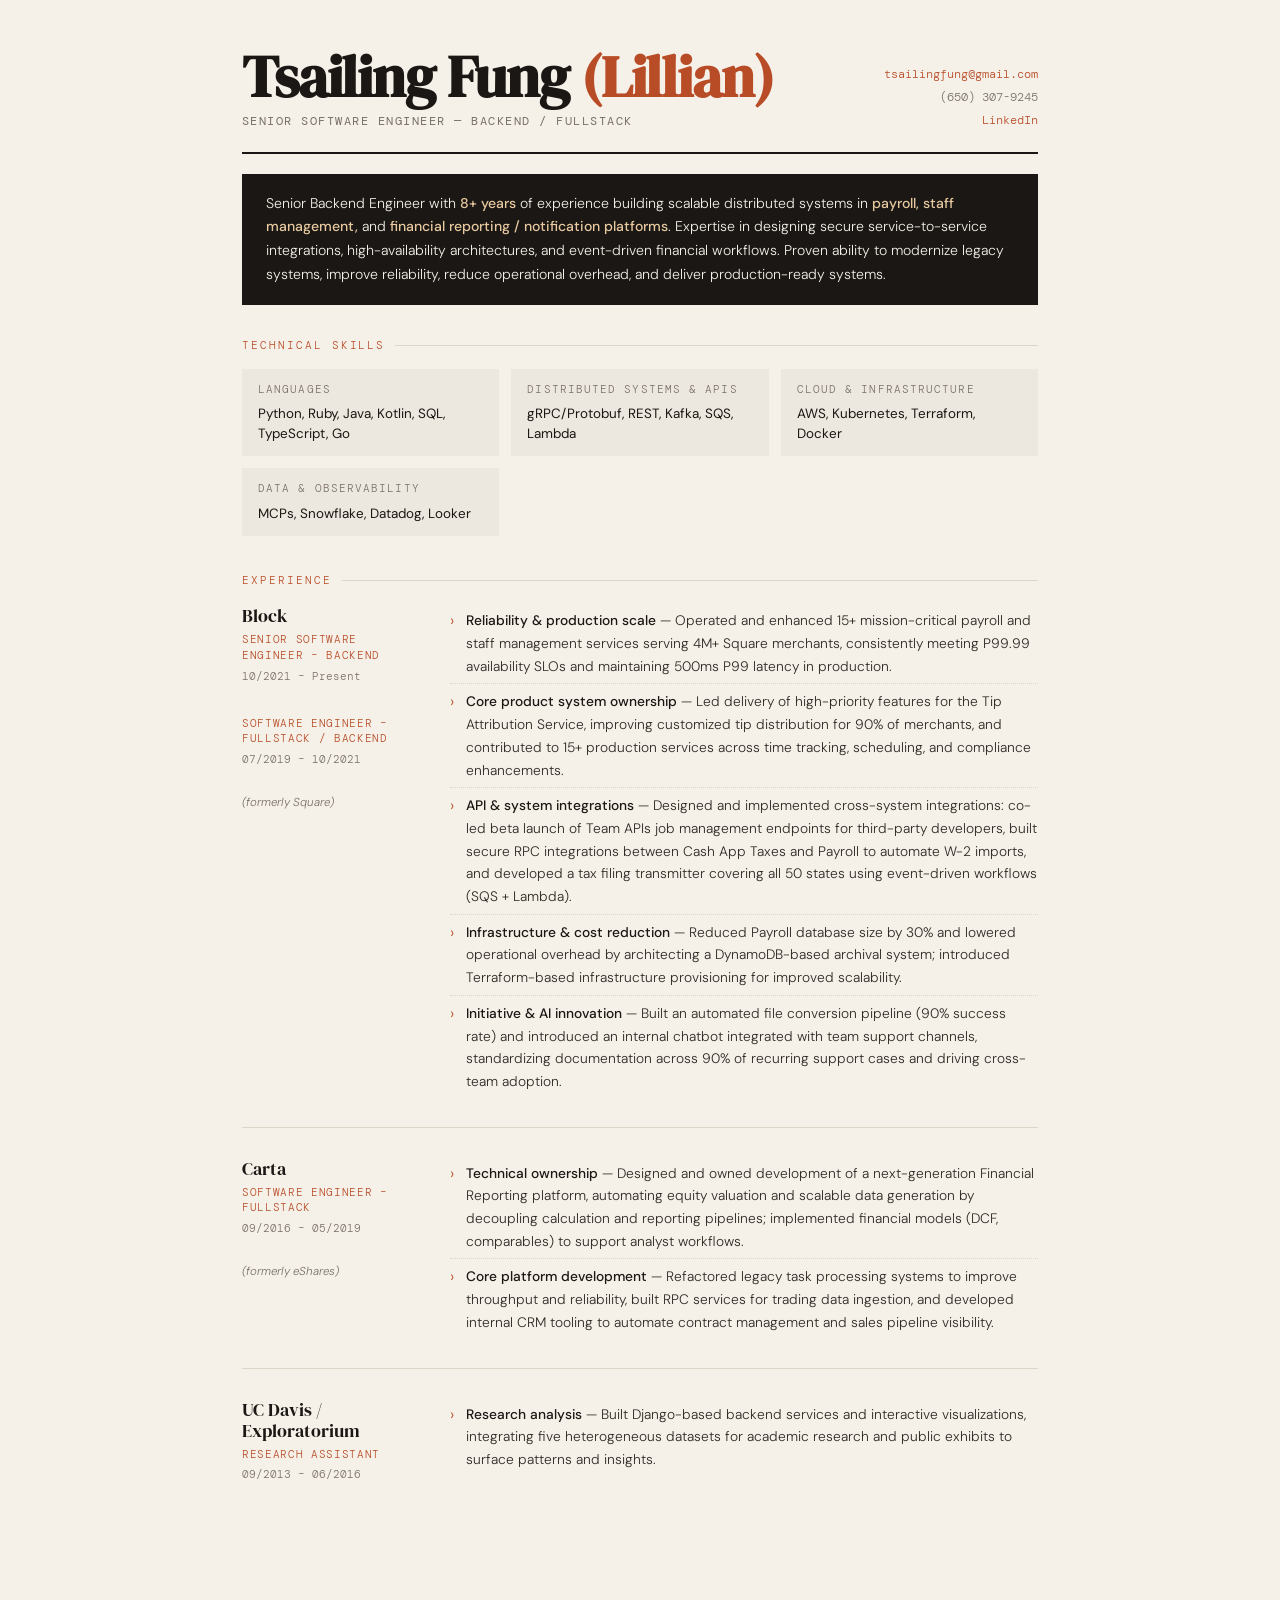
==== index.html @ 73f52250 "add resources" ====
<!DOCTYPE html>
<html lang="en">
<head>
  <meta charset="UTF-8" />
  <meta name="viewport" content="width=device-width, initial-scale=1.0"/>
  <title>Tsailing Fung – Senior Software Engineer</title>
  <link href="https://fonts.googleapis.com/css2?family=DM+Serif+Display:ital@0;1&family=DM+Mono:wght@300;400;500&family=DM+Sans:wght@300;400;500&display=swap" rel="stylesheet"/>
  <link rel="stylesheet" href="styles.css">
</head>

<body>
<div class="page">

  <header>
    <div class="name-block">
      <h1>Tsailing Fung <span>(Lillian)</span></h1>
      <div class="title">Senior Software Engineer &mdash; Backend / Fullstack</div>
    </div>
    <div class="contact">
      <a href="mailto:tsailingfung@gmail.com">tsailingfung@gmail.com</a><br/>
      (650) 307-9245<br/>
      <a href="https://www.linkedin.com/in/tlfung/" target="_blank">LinkedIn</a>
    </div>
  </header>

  <div class="summary-band">
    Senior Backend Engineer with <strong>8+ years</strong> of experience building scalable distributed systems in <strong>payroll, staff management,</strong> and <strong>financial reporting / notification platforms</strong>. Expertise in designing secure service-to-service integrations, high-availability architectures, and event-driven financial workflows. Proven ability to modernize legacy systems, improve reliability, reduce operational overhead, and deliver production-ready systems.
  </div>

  <!-- SKILLS -->
  <section>
    <div class="section-label">Technical Skills</div>
    <div class="skills-grid">
      <div class="skill-group">
        <div class="sk-label">Languages</div>
        <div class="sk-values">Python, Ruby, Java, Kotlin, SQL, TypeScript, Go</div>
      </div>
      <div class="skill-group">
        <div class="sk-label">Distributed Systems & APIs</div>
        <div class="sk-values">gRPC/Protobuf, REST, Kafka, SQS, Lambda</div>
      </div>
      <div class="skill-group">
        <div class="sk-label">Cloud & Infrastructure</div>
        <div class="sk-values">AWS, Kubernetes, Terraform, Docker</div>
      </div>
      <div class="skill-group">
        <div class="sk-label">Data & Observability</div>
        <div class="sk-values">MCPs, Snowflake, Datadog, Looker</div>
      </div>
    </div>
  </section>

  <!-- EXPERIENCE -->
  <section>
    <div class="section-label">Experience</div>

    <!-- Block -->
    <div class="job">
      <div class="job-meta">
        <div class="company">Block</div>
        <div class="role">Senior Software Engineer – Backend</div>
        <div class="period">10/2021 – Present</div>
        <br/>
        <div class="role">Software Engineer – Fullstack / Backend</div>
        <div class="period">07/2019 – 10/2021</div>
        <br/>
        <div style="font-size:0.72rem; color: var(--warm-gray); font-style:italic;">(formerly Square)</div>
      </div>
      <div class="job-content">
        <ul>
          <li><strong>Reliability & production scale</strong> — Operated and enhanced 15+ mission-critical payroll and staff management services serving 4M+ Square merchants, consistently meeting P99.99 availability SLOs and maintaining 500ms P99 latency in production.</li>
          <li><strong>Core product system ownership</strong> — Led delivery of high-priority features for the Tip Attribution Service, improving customized tip distribution for 90% of merchants, and contributed to 15+ production services across time tracking, scheduling, and compliance enhancements.</li>
          <li><strong>API & system integrations</strong> — Designed and implemented cross-system integrations: co-led beta launch of Team APIs job management endpoints for third-party developers, built secure RPC integrations between Cash App Taxes and Payroll to automate W-2 imports, and developed a tax filing transmitter covering all 50 states using event-driven workflows (SQS + Lambda).</li>
          <li><strong>Infrastructure & cost reduction</strong> — Reduced Payroll database size by 30% and lowered operational overhead by architecting a DynamoDB-based archival system; introduced Terraform-based infrastructure provisioning for improved scalability.</li>
          <li><strong>Initiative & AI innovation</strong> — Built an automated file conversion pipeline (90% success rate) and introduced an internal chatbot integrated with team support channels, standardizing documentation across 90% of recurring support cases and driving cross-team adoption.</li>
        </ul>
      </div>
    </div>

    <!-- Carta -->
    <div class="job">
      <div class="job-meta">
        <div class="company">Carta</div>
        <div class="role">Software Engineer – Fullstack</div>
        <div class="period">09/2016 – 05/2019</div>
        <br/>
        <div style="font-size:0.72rem; color: var(--warm-gray); font-style:italic;">(formerly eShares)</div>
      </div>
      <div class="job-content">
        <ul>
          <li><strong>Technical ownership</strong> — Designed and owned development of a next-generation Financial Reporting platform, automating equity valuation and scalable data generation by decoupling calculation and reporting pipelines; implemented financial models (DCF, comparables) to support analyst workflows.</li>
          <li><strong>Core platform development</strong> — Refactored legacy task processing systems to improve throughput and reliability, built RPC services for trading data ingestion, and developed internal CRM tooling to automate contract management and sales pipeline visibility.</li>
        </ul>
      </div>
    </div>

    <!-- UC Davis -->
    <div class="job">
      <div class="job-meta">
        <div class="company">UC Davis / Exploratorium</div>
        <div class="role">Research Assistant</div>
        <div class="period">09/2013 – 06/2016</div>
      </div>
      <div class="job-content">
        <ul>
          <li><strong>Research analysis</strong> — Built Django-based backend services and interactive visualizations, integrating five heterogeneous datasets for academic research and public exhibits to surface patterns and insights.</li>
        </ul>
      </div>
    </div>

  </section>
</div>
</body>
</html>
---- styles.css ----
*, *::before, *::after { box-sizing: border-box; margin: 0; padding: 0; }

:root {
  --cream: #f5f0e8;
  --ink: #1a1714;
  --rust: #b84c27;
  --warm-gray: #7a7069;
  --light-rule: #ddd5c8;
  --accent-bg: #ede8df;
}

body {
  background: var(--cream);
  color: var(--ink);
  font-family: 'DM Sans', sans-serif;
  font-weight: 300;
  line-height: 1.6;
  min-height: 100vh;
}

/* PAGE WRAPPER */
.page {
  max-width: 860px;
  margin: 48px auto;
  padding: 0 32px 64px;
}

/* HEADER */
header {
  display: grid;
  grid-template-columns: 1fr auto;
  align-items: end;
  gap: 24px;
  padding-bottom: 20px;
  border-bottom: 2px solid var(--ink);
  margin-bottom: 10px;
  animation: fadeUp 0.6s ease both;
}

.name-block h1 {
  font-family: 'DM Serif Display', serif;
  font-size: clamp(2.4rem, 5vw, 3.6rem);
  line-height: 1;
  letter-spacing: -0.02em;
  color: var(--ink);
}

.name-block h1 span {
  color: var(--rust);
}

.name-block .title {
  font-family: 'DM Mono', monospace;
  font-size: 0.78rem;
  font-weight: 400;
  letter-spacing: 0.12em;
  text-transform: uppercase;
  color: var(--warm-gray);
  margin-top: 6px;
}

.contact {
  text-align: right;
  font-family: 'DM Mono', monospace;
  font-size: 0.75rem;
  color: var(--warm-gray);
  line-height: 1.9;
}

.contact a {
  color: var(--rust);
  text-decoration: none;
}

.contact a:hover { text-decoration: underline; }

/* SUMMARY BAND */
.summary-band {
  background: var(--ink);
  color: var(--cream);
  padding: 18px 24px;
  margin: 20px 0 32px;
  font-size: 0.88rem;
  line-height: 1.7;
  animation: fadeUp 0.6s 0.1s ease both;
}

.summary-band strong {
  color: #e8c9a0;
  font-weight: 500;
}

/* SECTION */
section {
  margin-bottom: 36px;
  animation: fadeUp 0.6s ease both;
}

section:nth-of-type(2) { animation-delay: 0.15s; }
section:nth-of-type(3) { animation-delay: 0.22s; }
section:nth-of-type(4) { animation-delay: 0.29s; }
section:nth-of-type(5) { animation-delay: 0.36s; }

.section-label {
  font-family: 'DM Mono', monospace;
  font-size: 0.68rem;
  letter-spacing: 0.18em;
  text-transform: uppercase;
  color: var(--rust);
  margin-bottom: 14px;
  display: flex;
  align-items: center;
  gap: 10px;
}

.section-label::after {
  content: '';
  flex: 1;
  height: 1px;
  background: var(--light-rule);
}

/* SKILLS */
.skills-grid {
  display: grid;
  grid-template-columns: repeat(auto-fill, minmax(200px, 1fr));
  gap: 12px;
}

.skill-group {
  background: var(--accent-bg);
  padding: 12px 16px;
}

.skill-group .sk-label {
  font-family: 'DM Mono', monospace;
  font-size: 0.68rem;
  letter-spacing: 0.1em;
  text-transform: uppercase;
  color: var(--warm-gray);
  margin-bottom: 6px;
}

.skill-group .sk-values {
  font-size: 0.84rem;
  color: var(--ink);
  font-weight: 400;
  line-height: 1.5;
}

/* EXPERIENCE */
.job {
  display: grid;
  grid-template-columns: 180px 1fr;
  gap: 0 28px;
  padding-bottom: 28px;
  margin-bottom: 28px;
  border-bottom: 1px solid var(--light-rule);
}

.job:last-child { border-bottom: none; padding-bottom: 0; margin-bottom: 0; }

.job-meta {
  padding-top: 3px;
}

.job-meta .company {
  font-family: 'DM Serif Display', serif;
  font-size: 1.1rem;
  color: var(--ink);
  line-height: 1.2;
}

.job-meta .role {
  font-family: 'DM Mono', monospace;
  font-size: 0.7rem;
  color: var(--rust);
  text-transform: uppercase;
  letter-spacing: 0.06em;
  margin: 5px 0 4px;
  line-height: 1.4;
}

.job-meta .period {
  font-family: 'DM Mono', monospace;
  font-size: 0.68rem;
  color: var(--warm-gray);
}

.job-content ul {
  list-style: none;
  padding: 0;
}

.job-content ul li {
  font-size: 0.86rem;
  line-height: 1.65;
  padding: 6px 0 6px 16px;
  border-bottom: 1px dotted var(--light-rule);
  position: relative;
  color: #2e2a26;
}

.job-content ul li:last-child { border-bottom: none; }

.job-content ul li::before {
  content: '›';
  position: absolute;
  left: 0;
  color: var(--rust);
  font-size: 1rem;
  line-height: 1.5;
}

.job-content ul li strong {
  font-weight: 500;
  color: var(--ink);
}

/* ANIMATIONS */
@keyframes fadeUp {
  from { opacity: 0; transform: translateY(18px); }
  to   { opacity: 1; transform: translateY(0); }
}

/* PRINT */
@media print {
  body { background: white; }
  .page { margin: 0; padding: 16px 24px; }
  section { animation: none; }
  header { animation: none; }
}

/* RESPONSIVE */
@media (max-width: 620px) {
  .job {
    grid-template-columns: 1fr;
  }
  .job-meta {
    margin-bottom: 10px;
  }
  header {
    grid-template-columns: 1fr;
  }
  .contact { text-align: left; }
}

.intro-band {
  font-size: 0.95rem;
  line-height: 1.65;
  padding: 6px 0 6px 0px;
  border-bottom: 1px dotted var(--light-rule);
  position: relative;
  color: #2e2a26;
}

.intro-band strong {
  font-weight: 500;
  color: var(--ink);
}
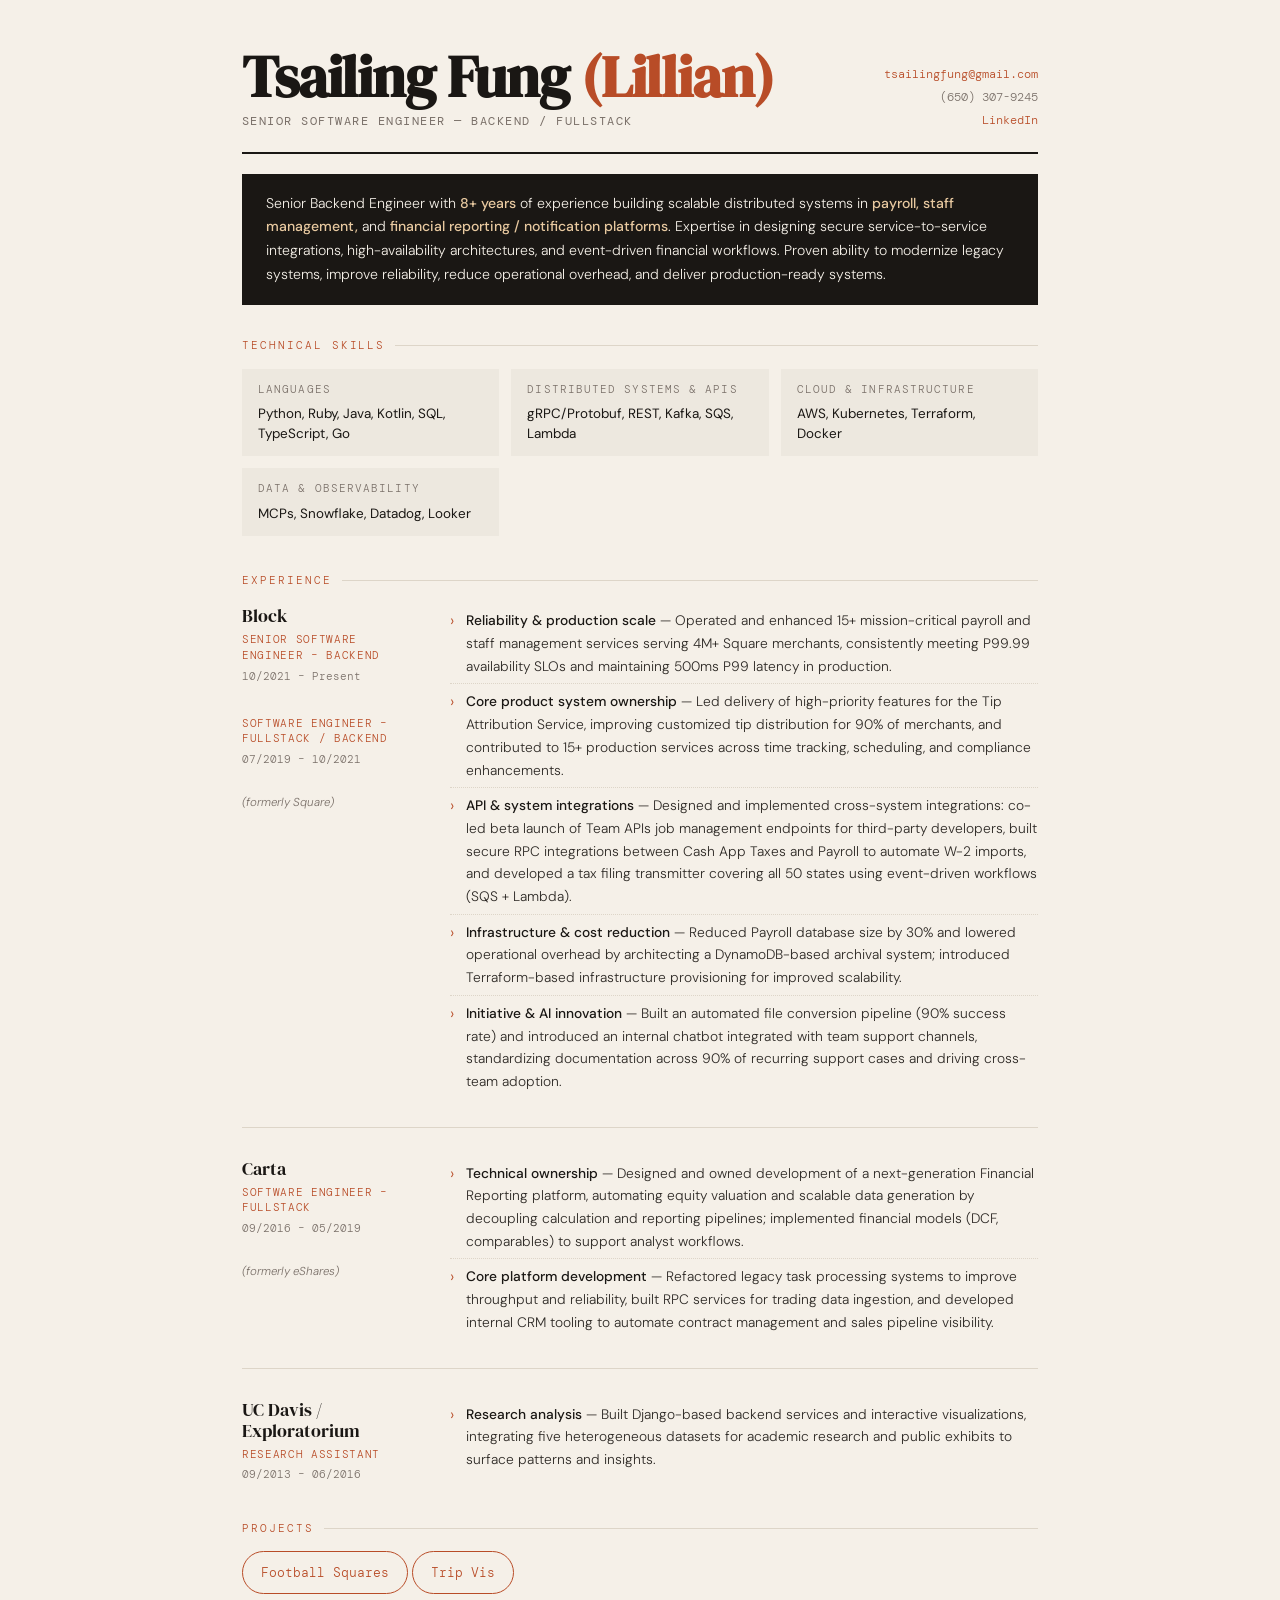
==== commit 28800c13: "add project access buttoms" ====
--- a/index.html
+++ b/index.html
@@ -107,7 +107,11 @@
         </ul>
       </div>
     </div>
-
+  </section>
+  <section>
+    <div class="section-label">Projects</div>
+    <a class="proj-text-button" href="football-squares/generator.html">Football Squares</a>
+    <a class="proj-text-button" href="trip-vis/index.html">Trip Vis</a>
   </section>
 </div>
 </body>
--- a/styles.css
+++ b/styles.css
@@ -258,3 +258,30 @@
   font-weight: 500;
   color: var(--ink);
 }
+
+.nav-links {
+  display: flex;
+  flex-wrap: wrap;
+  gap: 14px;
+  margin-top: 22px;
+}
+
+.proj-text-button {
+  display: inline-flex;
+  align-items: center;
+  justify-content: center;
+  padding: 10px 18px;
+  border: 1px solid var(--rust);
+  border-radius: 999px;
+  background: transparent;
+  color: var(--rust);
+  font-family: 'DM Mono', monospace;
+  font-size: 0.82rem;
+  text-decoration: none;
+  transition: background 0.2s ease, color 0.2s ease;
+}
+
+.proj-text-button:hover {
+  background: var(--rust);
+  color: var(--cream);
+}
